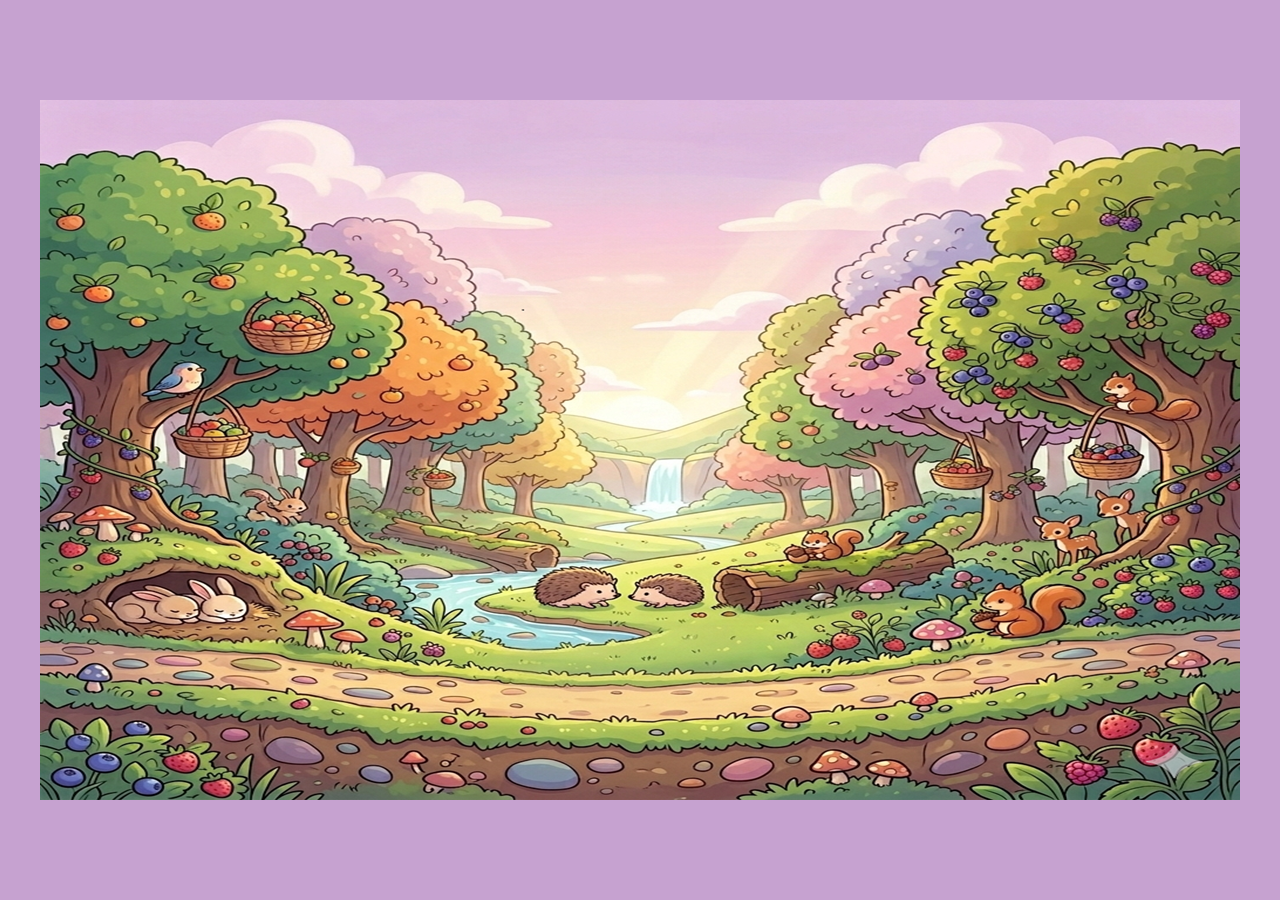
==== game.html @ c727f5f5 "Segunda Versão" ====
<!DOCTYPE html>
<html lang="pt-BR">
<head>
    <meta charset="UTF-8">
    <meta name="viewport" content="width=device-width, initial-scale=1.0">
    <link rel="stylesheet" href="./game.css">
    <link rel="shortcut icon" href="./img/icons_furao.png" type="image/x-icon">
    <script src="./game.js"defer></script>
    <title>Pequenas Patinhas</title>
</head>
<body>
    <canvas id="des" width="1200" height="700">
        <h2>Seu navegador não suporta esse gráfico</h2>
    </canvas>
</body>
</html>
---- game.css ----
*{
    margin: 0;
    padding: 0;
}

body{
    background-color: #C6A2D0;
    color: rgb(0,128,255);
}

canvas{
    margin: auto;
    position: absolute;
    top: 0;
    bottom: 0;
    left: 0;
    right: 0;
    background-image: url("./img/fundo.png");
}
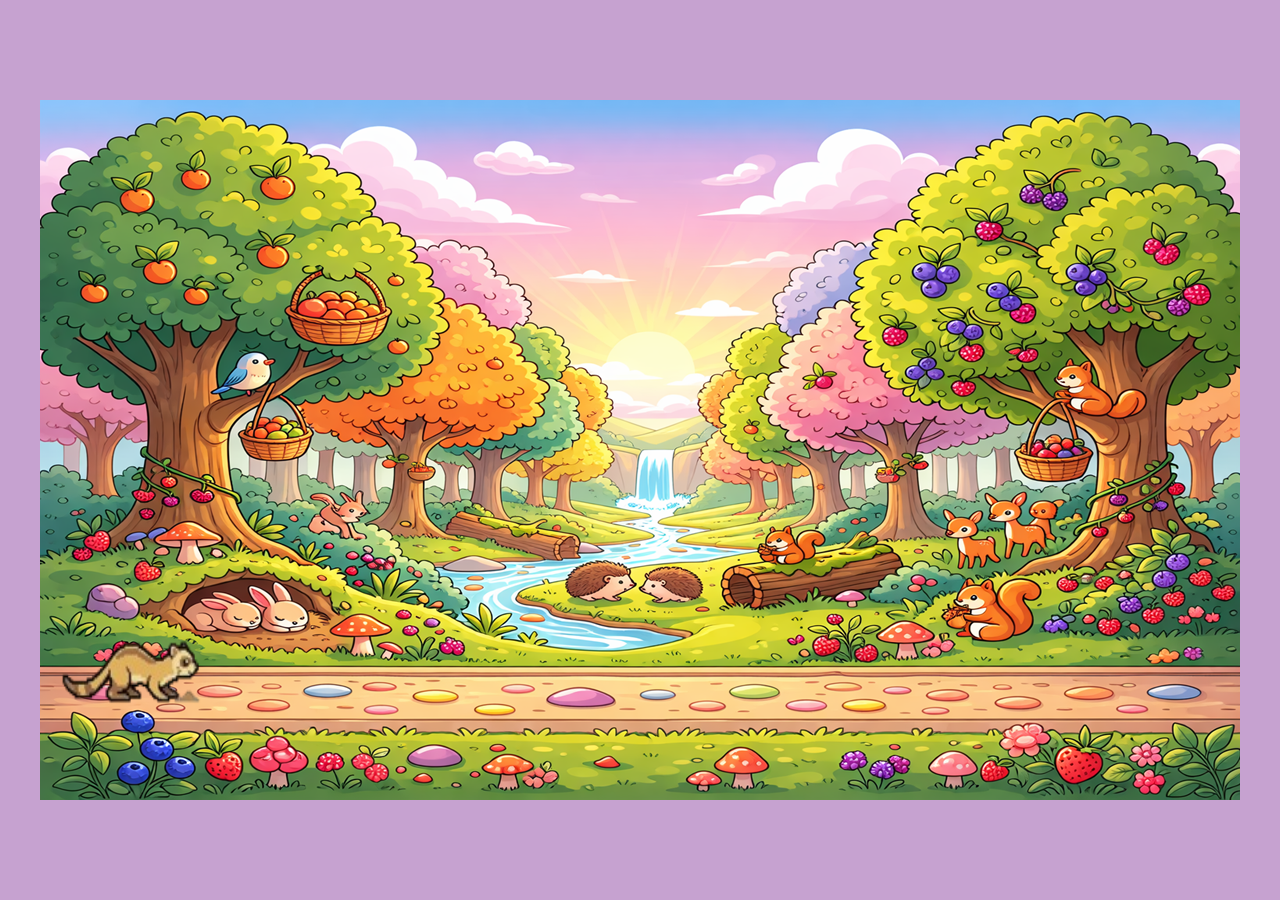
==== commit 1f91f1a2: "Movimento do Furão" ====
--- a/game.html
+++ b/game.html
@@ -5,6 +5,7 @@
     <meta name="viewport" content="width=device-width, initial-scale=1.0">
     <link rel="stylesheet" href="./game.css">
     <link rel="shortcut icon" href="./img/icons_furao.png" type="image/x-icon">
+    <script src="./models/Furao.js"defer></script>
     <script src="./game.js"defer></script>
     <title>Pequenas Patinhas</title>
 </head>
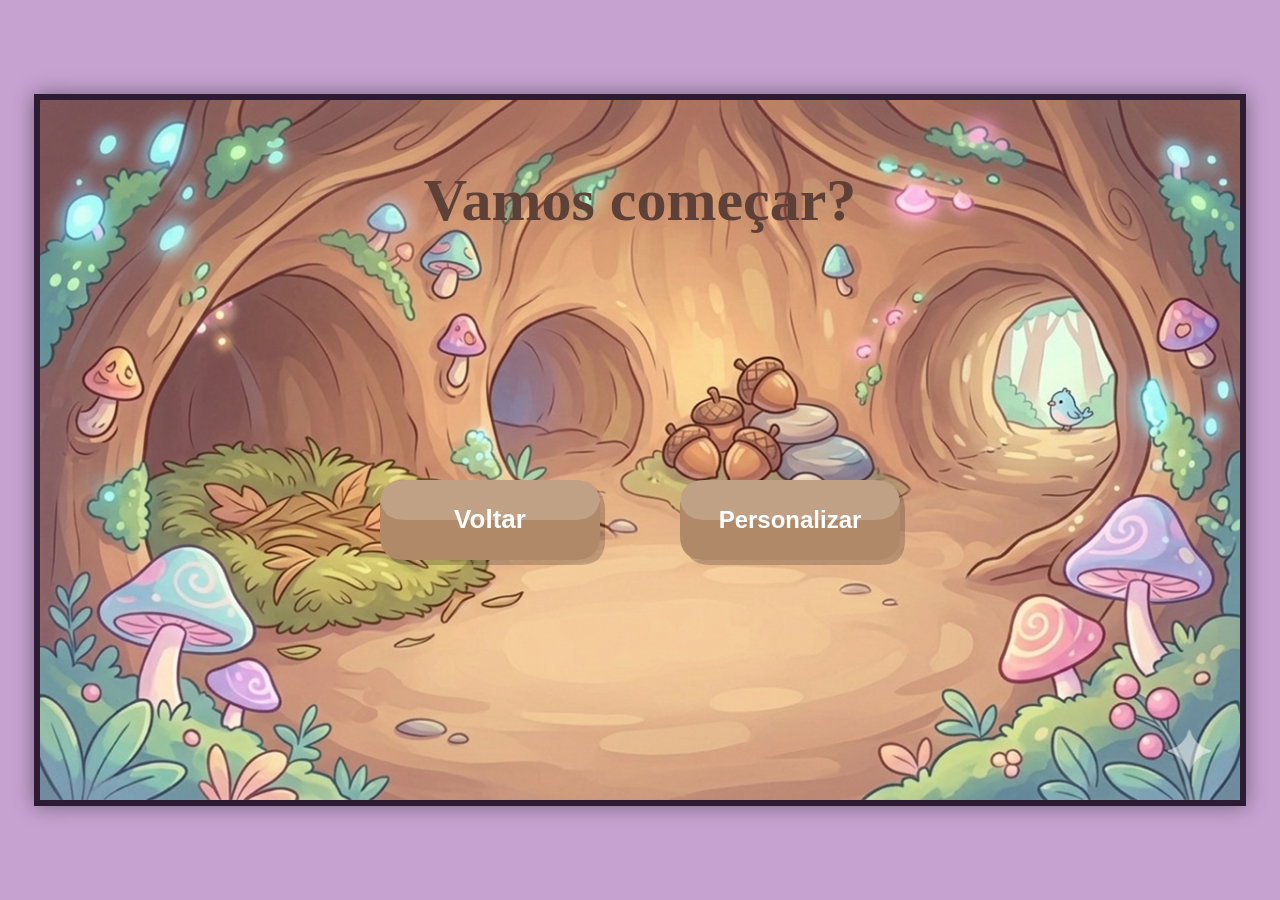
==== commit ffc82fc1: "atualização nas instruções" ====
--- a/game.html
+++ b/game.html
@@ -4,7 +4,7 @@
     <meta charset="UTF-8">
     <meta name="viewport" content="width=device-width, initial-scale=1.0">
     <link rel="stylesheet" href="./game.css">
-    <link rel="shortcut icon" href="./img/icons_furao.png" type="image/x-icon">
+    <link rel="shortcut icon" href="./img/logo.png" type="image/x-icon">
     <script src="./models/Furao.js"defer></script>
     <script src="./game.js"defer></script>
     <title>Pequenas Patinhas</title>
--- a/game.css
+++ b/game.css
@@ -1,19 +1,29 @@
-*{
+* {
     margin: 0;
     padding: 0;
+    box-sizing: border-box; 
 }
 
-body{
+body {
     background-color: #C6A2D0;
-    color: rgb(0,128,255);
+    font-family: 'Courier New', Courier, monospace; 
+    display: flex;
+    justify-content: center;
+    align-items: center;
+    height: 100vh;
+    overflow: hidden;
 }
 
-canvas{
+canvas {
+    display: block;
     margin: auto;
-    position: absolute;
-    top: 0;
-    bottom: 0;
-    left: 0;
-    right: 0;
     background-image: url("./img/fundo.png");
+    background-size: cover;
+    background-repeat: no-repeat;
+    
+    image-rendering: pixelated;
+    image-rendering: crisp-edges;
+
+    border: 6px solid #2d1b33; 
+    box-shadow: 0 0 20px rgba(0, 0, 0, 0.4);
 }
